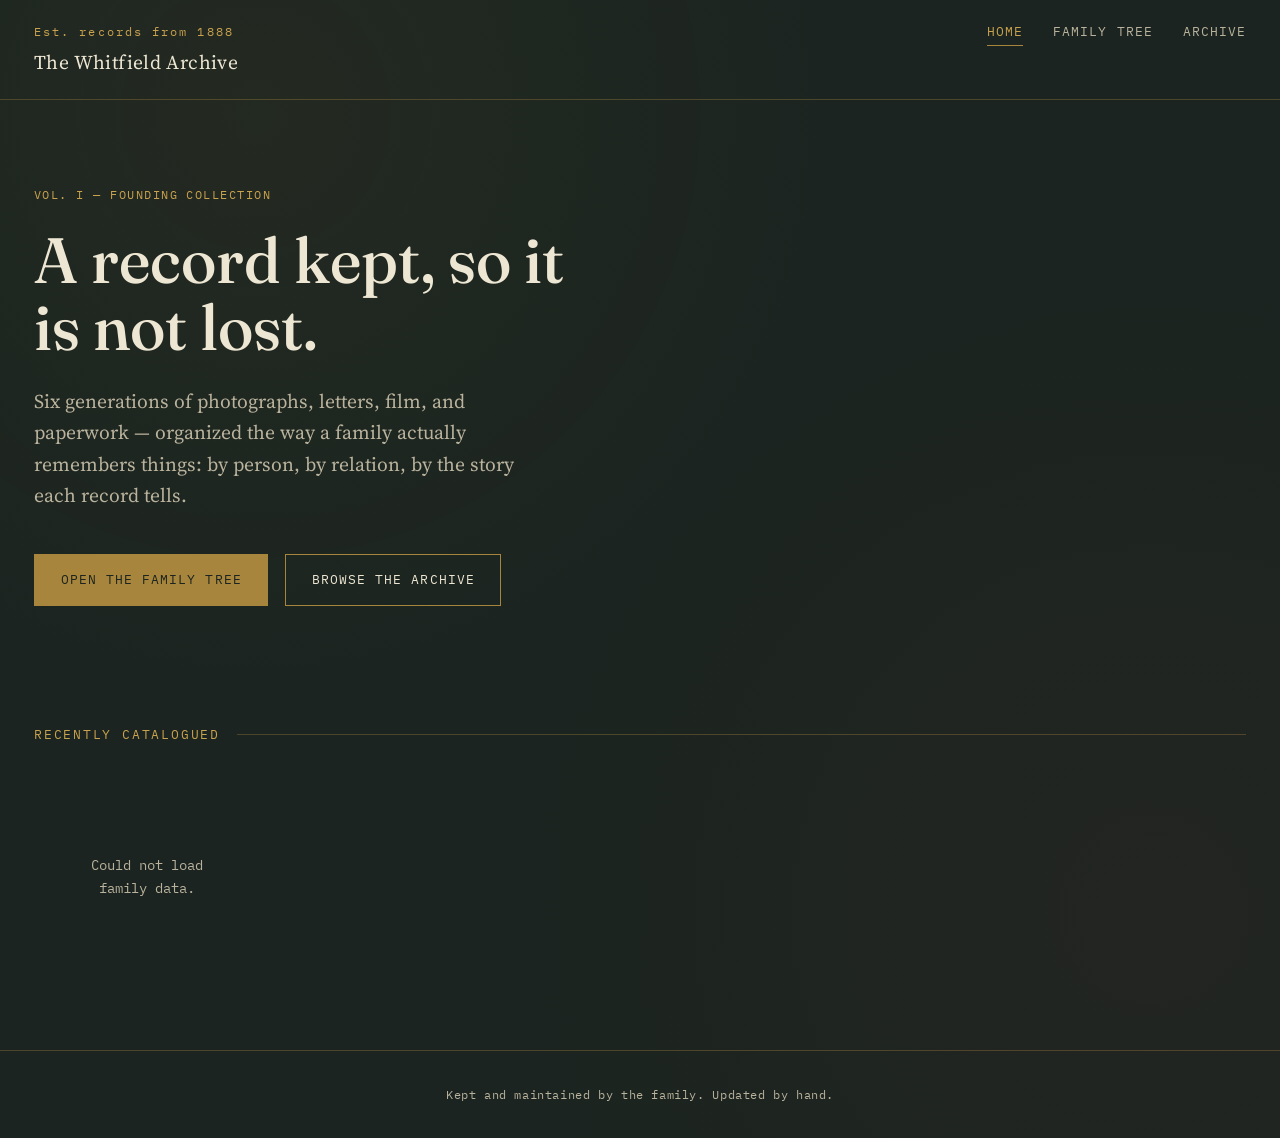
==== index.html @ 4a78d209 "Add files via upload" ====
<!DOCTYPE html>
<html lang="en">
<head>
<meta charset="UTF-8">
<meta name="viewport" content="width=device-width, initial-scale=1.0">
<title>The Whitfield Archive</title>
<link rel="preconnect" href="https://fonts.googleapis.com">
<link href="https://fonts.googleapis.com/css2?family=Fraunces:opsz,wght@9..144,400;9..144,500;9..144,600&family=Source+Serif+4:ital,wght@0,400;0,600;1,400&family=IBM+Plex+Mono:wght@400;500&display=swap" rel="stylesheet">
<link rel="stylesheet" href="style.css">
</head>
<body>

<header class="site-header">
  <div class="site-title">
    <span class="archive-mark">Est. records from 1888</span>
    The Whitfield Archive
  </div>
  <nav class="site-nav">
    <a href="index.html" aria-current="page">Home</a>
    <a href="tree.html">Family Tree</a>
    <a href="archive.html">Archive</a>
  </nav>
</header>

<section class="hero">
  <div class="catalog-number">Vol. I — Founding Collection</div>
  <h1>A record kept, so it is not lost.</h1>
  <p class="lede">
    Six generations of photographs, letters, film, and paperwork — organized
    the way a family actually remembers things: by person, by relation,
    by the story each record tells.
  </p>
  <div class="hero-actions">
    <a class="btn primary" href="tree.html">Open the Family Tree</a>
    <a class="btn" href="archive.html">Browse the Archive</a>
  </div>
</section>

<div class="section-label">Recently catalogued</div>
<div class="preview-grid" id="preview-grid"></div>

<footer class="site-footer">
  Kept and maintained by the family. Updated by hand.
</footer>

<script src="js/common.js"></script>
<script>
  // Show a small preview of the most recently added records on the homepage
  (async () => {
    const grid = document.getElementById("preview-grid");
    try {
      const data = await loadFamilyData();
      const media = allMedia(data).slice(-3).reverse();
      if (media.length === 0) {
        grid.innerHTML = `<p class="empty-state">No records catalogued yet.</p>`;
        return;
      }
      grid.innerHTML = media.map((item, i) => `
        <div class="record-card">
          <span class="media-type">${mediaTypeLabel(item.type)}</span>
          <div class="catalog-number">${catalogNumber(i)}</div>
          <div class="thumb">${item.driveLink ? "Preview" : "Awaiting upload"}</div>
          <h3>${item.title}</h3>
          <div class="bio-snip">${item.personName}</div>
        </div>
      `).join("");
    } catch (e) {
      grid.innerHTML = `<p class="empty-state">Could not load family data.</p>`;
    }
  })();
</script>
</body>
</html>
---- style.css ----
/* ============================================
   DESIGN TOKENS — Ledger & Record Card system
   ============================================ */
:root {
  --ink-bg: #1B2420;        /* deep ledger-cover green-black */
  --ink-bg-alt: #212B26;
  --paper: #E8DFC8;         /* parchment record card */
  --paper-dim: #DCD0AE;
  --ink-text: #2A2118;      /* text on paper */
  --cream-text: #EDE6D2;    /* text on dark */
  --cream-text-dim: #B9B29C;
  --brass: #A8853C;
  --brass-bright: #C9A24E;
  --burgundy: #7A3230;
  --line: rgba(168, 133, 60, 0.35);
  --line-strong: rgba(168, 133, 60, 0.6);

  --font-display: "Fraunces", serif;
  --font-body: "Source Serif 4", serif;
  --font-data: "IBM Plex Mono", monospace;

  --radius-card: 2px;
  --shadow-card: 0 6px 18px rgba(0,0,0,0.35);
}

* { box-sizing: border-box; }

html, body {
  margin: 0;
  padding: 0;
  background: var(--ink-bg);
  color: var(--cream-text);
  font-family: var(--font-body);
  font-size: 17px;
  line-height: 1.6;
}

body {
  background-image:
    radial-gradient(circle at 20% 10%, rgba(168,133,60,0.06), transparent 40%),
    radial-gradient(circle at 90% 80%, rgba(122,50,48,0.08), transparent 45%);
}

a { color: inherit; }

h1, h2, h3, h4 {
  font-family: var(--font-display);
  font-weight: 500;
  margin: 0;
  color: var(--cream-text);
}

.catalog-number {
  font-family: var(--font-data);
  font-size: 0.72rem;
  letter-spacing: 0.12em;
  color: var(--brass-bright);
  text-transform: uppercase;
}

/* ============================================
   SITE HEADER / LEDGER COVER STRIP
   ============================================ */
.site-header {
  border-bottom: 1px solid var(--line);
  padding: 1.25rem 2rem;
  display: flex;
  align-items: baseline;
  justify-content: space-between;
  gap: 1rem;
  flex-wrap: wrap;
}

.site-title {
  font-size: 1.15rem;
  letter-spacing: 0.02em;
}

.site-title .archive-mark {
  color: var(--brass-bright);
  font-family: var(--font-data);
  font-size: 0.68rem;
  letter-spacing: 0.18em;
  display: block;
  margin-bottom: 0.3rem;
}

.site-nav {
  display: flex;
  gap: 1.75rem;
  font-family: var(--font-data);
  font-size: 0.78rem;
  letter-spacing: 0.08em;
  text-transform: uppercase;
}

.site-nav a {
  text-decoration: none;
  color: var(--cream-text-dim);
  border-bottom: 1px solid transparent;
  padding-bottom: 3px;
  transition: color 0.15s ease, border-color 0.15s ease;
}

.site-nav a:hover,
.site-nav a[aria-current="page"] {
  color: var(--brass-bright);
  border-color: var(--brass);
}

/* ============================================
   HERO (index.html)
   ============================================ */
.hero {
  padding: 5rem 2rem 4rem;
  max-width: 900px;
}

.hero .catalog-number { margin-bottom: 1.25rem; }

.hero h1 {
  font-size: clamp(2.4rem, 5vw, 4rem);
  line-height: 1.05;
  max-width: 14ch;
}

.hero p.lede {
  margin-top: 1.5rem;
  max-width: 52ch;
  color: var(--cream-text-dim);
  font-size: 1.15rem;
}

.hero-actions {
  margin-top: 2.5rem;
  display: flex;
  gap: 1rem;
  flex-wrap: wrap;
}

.btn {
  font-family: var(--font-data);
  font-size: 0.78rem;
  letter-spacing: 0.08em;
  text-transform: uppercase;
  text-decoration: none;
  padding: 0.85rem 1.5rem;
  border: 1px solid var(--brass);
  color: var(--cream-text);
  transition: background 0.15s ease, color 0.15s ease;
  display: inline-block;
}

.btn:hover {
  background: var(--brass);
  color: var(--ink-bg);
}

.btn.primary {
  background: var(--brass);
  color: var(--ink-bg);
}

.btn.primary:hover {
  background: var(--brass-bright);
}

/* Ledger divider line with tick marks, used between sections */
.ledger-rule {
  height: 1px;
  background: var(--line);
  margin: 0 2rem;
  position: relative;
}

.section-label {
  padding: 3rem 2rem 1.5rem;
  font-family: var(--font-data);
  font-size: 0.75rem;
  letter-spacing: 0.14em;
  text-transform: uppercase;
  color: var(--brass-bright);
  display: flex;
  align-items: center;
  gap: 1rem;
}

.section-label::after {
  content: "";
  flex: 1;
  height: 1px;
  background: var(--line);
}

.preview-grid {
  padding: 0 2rem 4rem;
  display: grid;
  grid-template-columns: repeat(auto-fill, minmax(220px, 1fr));
  gap: 1.25rem;
}

/* ============================================
   RECORD CARD — the signature component
   Used in both the family tree and the archive
   ============================================ */
.record-card {
  background: var(--paper);
  color: var(--ink-text);
  border-radius: var(--radius-card);
  box-shadow: var(--shadow-card);
  position: relative;
  padding: 1rem 1rem 1.1rem;
  font-family: var(--font-body);
  text-decoration: none;
  display: block;
  transition: transform 0.15s ease, box-shadow 0.15s ease;
}

.record-card:hover {
  transform: translateY(-3px);
  box-shadow: 0 12px 24px rgba(0,0,0,0.45);
}

/* punched-corner detail, like an old library card */
.record-card::before {
  content: "";
  position: absolute;
  top: 0;
  right: 0;
  width: 0;
  height: 0;
  border-style: solid;
  border-width: 0 16px 16px 0;
  border-color: transparent var(--ink-bg) transparent transparent;
}

.record-card .catalog-number { color: var(--burgundy); margin-bottom: 0.5rem; }

.record-card .thumb {
  width: 100%;
  aspect-ratio: 4 / 3;
  background: var(--paper-dim);
  border: 1px dashed rgba(42,33,24,0.35);
  display: flex;
  align-items: center;
  justify-content: center;
  font-family: var(--font-data);
  font-size: 0.68rem;
  letter-spacing: 0.06em;
  text-transform: uppercase;
  color: rgba(42,33,24,0.5);
  margin-bottom: 0.75rem;
  text-align: center;
  padding: 0.5rem;
}

.record-card h3 {
  color: var(--ink-text);
  font-size: 1.15rem;
  line-height: 1.2;
}

.record-card .dates {
  font-family: var(--font-data);
  font-size: 0.78rem;
  color: var(--burgundy);
  margin-top: 0.35rem;
}

.record-card .bio-snip {
  margin-top: 0.6rem;
  font-size: 0.85rem;
  color: rgba(42,33,24,0.75);
  line-height: 1.45;
}

/* ============================================
   TREE PAGE
   ============================================ */
.tree-wrap {
  padding: 2rem;
  overflow-x: auto;
}

.tree-wrap .hint {
  font-family: var(--font-data);
  font-size: 0.75rem;
  color: var(--cream-text-dim);
  margin-bottom: 2rem;
}

.tree-container {
  position: relative;
  min-width: 900px;
}

svg.tree-lines {
  position: absolute;
  top: 0;
  left: 0;
  width: 100%;
  height: 100%;
  pointer-events: none;
}

svg.tree-lines path {
  stroke: var(--line-strong);
  stroke-width: 1.5;
  fill: none;
}

svg.tree-lines path.spouse-line {
  stroke: var(--brass);
  stroke-dasharray: 2 3;
}

.generation {
  display: flex;
  gap: 3rem;
  justify-content: center;
  margin-bottom: 5.5rem;
  position: relative;
  z-index: 1;
}

.generation .record-card {
  width: 210px;
}

.generation-label {
  position: absolute;
  left: -1.5rem;
  top: 0.5rem;
  writing-mode: vertical-rl;
  font-family: var(--font-data);
  font-size: 0.7rem;
  letter-spacing: 0.1em;
  color: var(--cream-text-dim);
  text-transform: uppercase;
}

.spouse-pair {
  display: flex;
  align-items: center;
  gap: 0.5rem;
}

.spouse-pair .spouse-mark {
  color: var(--brass);
  font-family: var(--font-data);
  font-size: 0.9rem;
}

/* ============================================
   ARCHIVE PAGE
   ============================================ */
.archive-controls {
  padding: 2rem 2rem 0;
  display: flex;
  gap: 1rem;
  flex-wrap: wrap;
  align-items: center;
}

.archive-controls select,
.archive-controls input {
  font-family: var(--font-data);
  font-size: 0.8rem;
  background: var(--ink-bg-alt);
  color: var(--cream-text);
  border: 1px solid var(--line);
  padding: 0.6rem 0.8rem;
  letter-spacing: 0.03em;
}

.archive-controls input::placeholder { color: var(--cream-text-dim); }

.archive-grid {
  padding: 2rem;
  display: grid;
  grid-template-columns: repeat(auto-fill, minmax(230px, 1fr));
  gap: 1.5rem;
}

.record-card .media-type {
  position: absolute;
  top: 0.7rem;
  right: 0.9rem;
  font-family: var(--font-data);
  font-size: 0.62rem;
  letter-spacing: 0.08em;
  text-transform: uppercase;
  color: var(--burgundy);
}

.empty-state {
  padding: 4rem 2rem;
  text-align: center;
  color: var(--cream-text-dim);
  font-family: var(--font-data);
  font-size: 0.85rem;
}

/* ============================================
   FOOTER
   ============================================ */
.site-footer {
  border-top: 1px solid var(--line);
  padding: 2rem;
  font-family: var(--font-data);
  font-size: 0.72rem;
  color: var(--cream-text-dim);
  letter-spacing: 0.05em;
  text-align: center;
}

@media (max-width: 640px) {
  .site-header { padding: 1rem 1.25rem; }
  .hero { padding: 3rem 1.25rem 2.5rem; }
  .section-label, .preview-grid, .archive-grid, .archive-controls, .tree-wrap { padding-left: 1.25rem; padding-right: 1.25rem; }
  .generation { flex-direction: column; align-items: center; gap: 1.5rem; }
  .generation .record-card { width: 100%; max-width: 280px; }
}
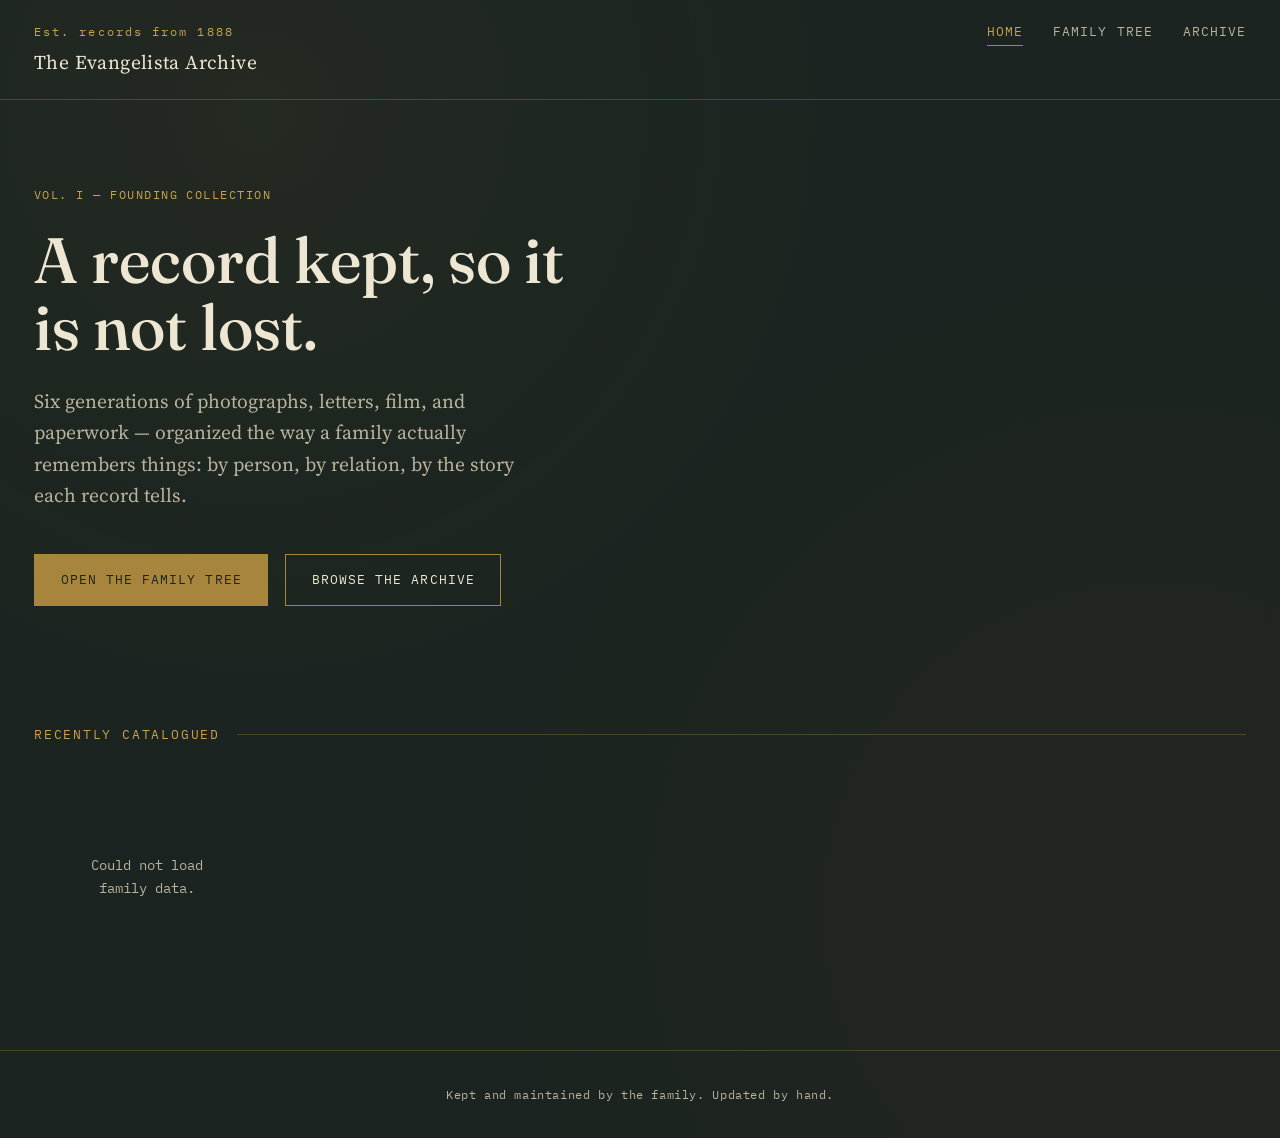
==== commit b41059be: "Add files via upload" ====
--- a/index.html
+++ b/index.html
@@ -3,7 +3,7 @@
 <head>
 <meta charset="UTF-8">
 <meta name="viewport" content="width=device-width, initial-scale=1.0">
-<title>The Whitfield Archive</title>
+<title>The Evangelista Archive</title>
 <link rel="preconnect" href="https://fonts.googleapis.com">
 <link href="https://fonts.googleapis.com/css2?family=Fraunces:opsz,wght@9..144,400;9..144,500;9..144,600&family=Source+Serif+4:ital,wght@0,400;0,600;1,400&family=IBM+Plex+Mono:wght@400;500&display=swap" rel="stylesheet">
 <link rel="stylesheet" href="style.css">
@@ -13,7 +13,7 @@
 <header class="site-header">
   <div class="site-title">
     <span class="archive-mark">Est. records from 1888</span>
-    The Whitfield Archive
+    The Evangelista Archive
   </div>
   <nav class="site-nav">
     <a href="index.html" aria-current="page">Home</a>
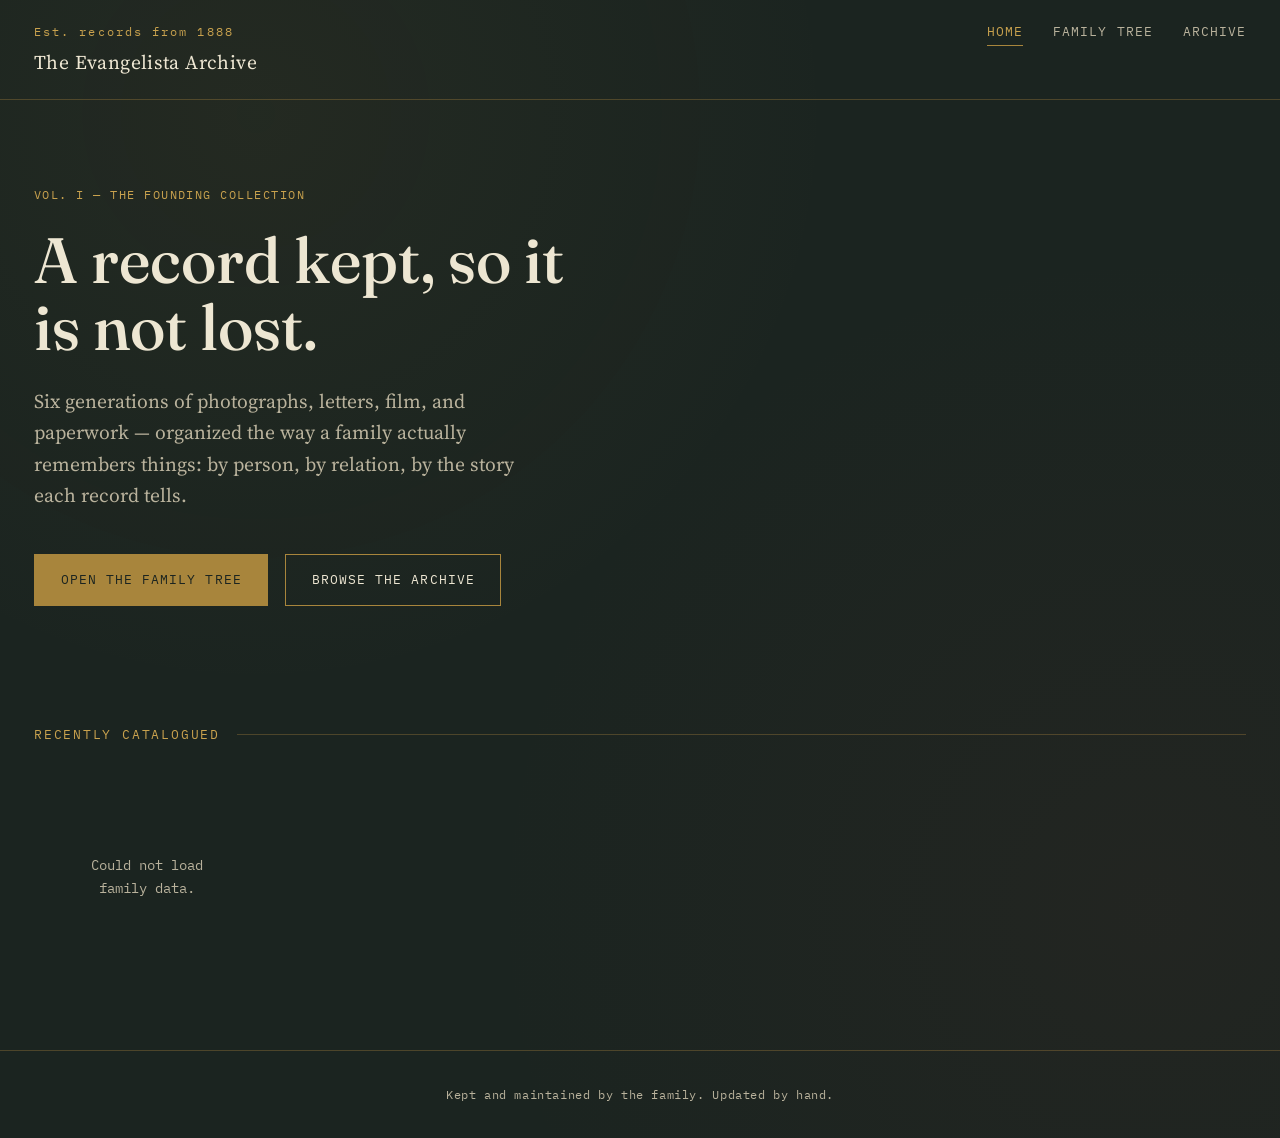
==== commit 3be3a2ea: "Update catalog number text in index.html" ====
--- a/index.html
+++ b/index.html
@@ -23,7 +23,7 @@
 </header>
 
 <section class="hero">
-  <div class="catalog-number">Vol. I — Founding Collection</div>
+  <div class="catalog-number">Vol. I — The Founding Collection</div>
   <h1>A record kept, so it is not lost.</h1>
   <p class="lede">
     Six generations of photographs, letters, film, and paperwork — organized
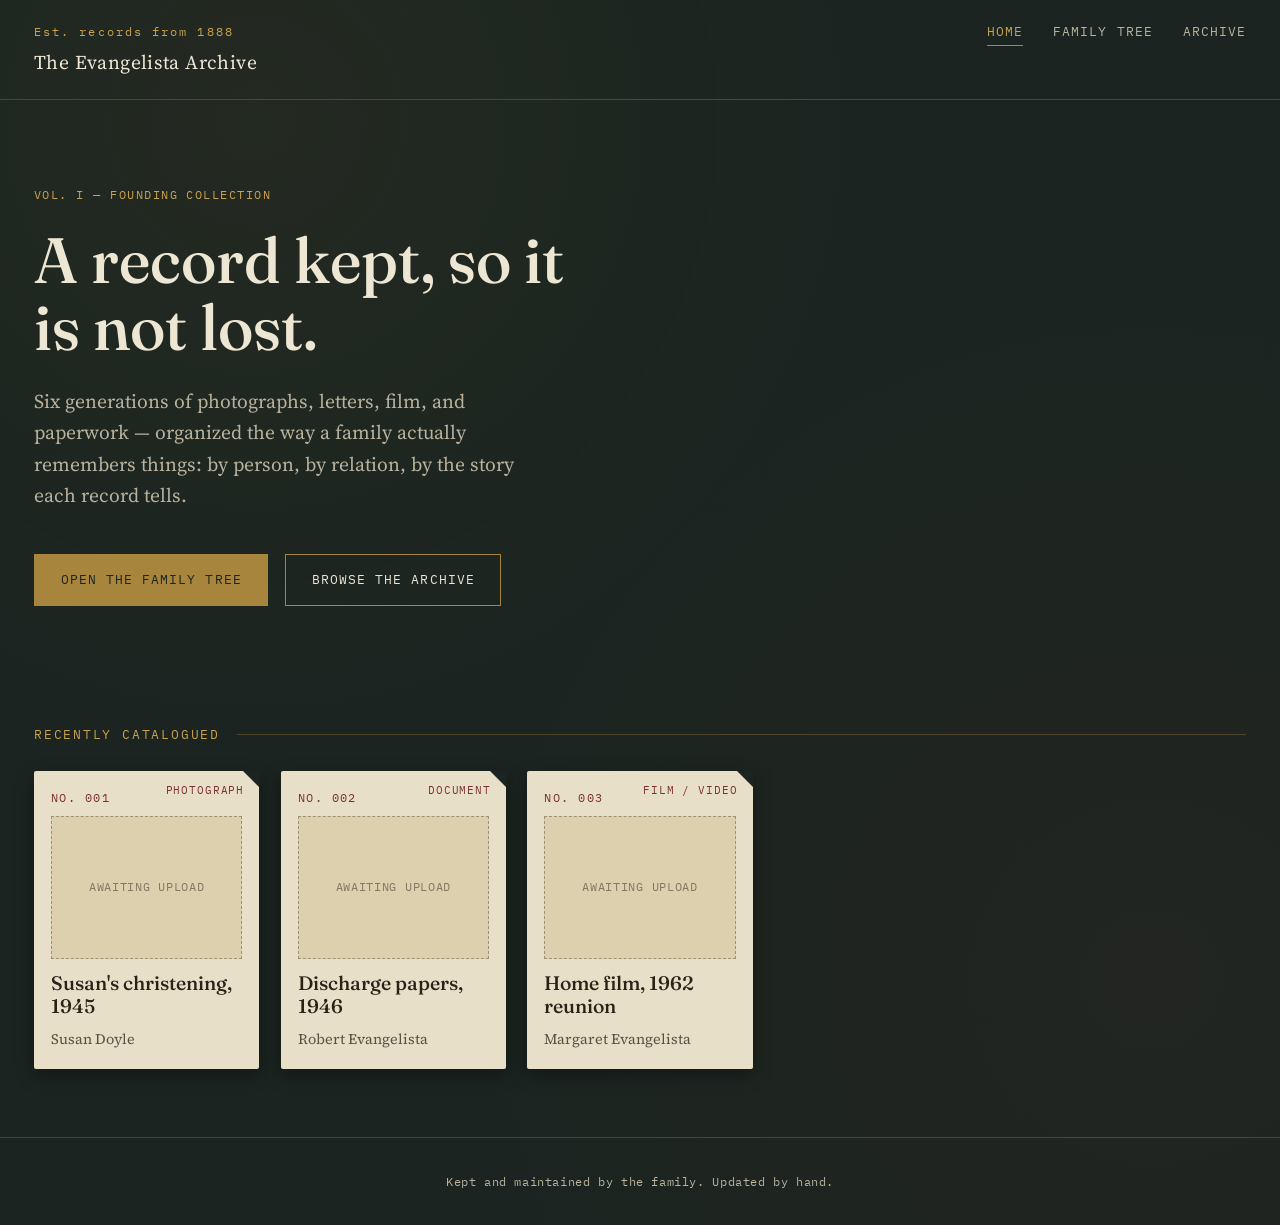
==== commit d8680dd9: "Add files via upload" ====
--- a/index.html
+++ b/index.html
@@ -23,7 +23,7 @@
 </header>
 
 <section class="hero">
-  <div class="catalog-number">Vol. I — The Founding Collection</div>
+  <div class="catalog-number">Vol. I — Founding Collection</div>
   <h1>A record kept, so it is not lost.</h1>
   <p class="lede">
     Six generations of photographs, letters, film, and paperwork — organized
@@ -43,7 +43,7 @@
   Kept and maintained by the family. Updated by hand.
 </footer>
 
-<script src="js/common.js"></script>
+<script src="common.js"></script>
 <script>
   // Show a small preview of the most recently added records on the homepage
   (async () => {
